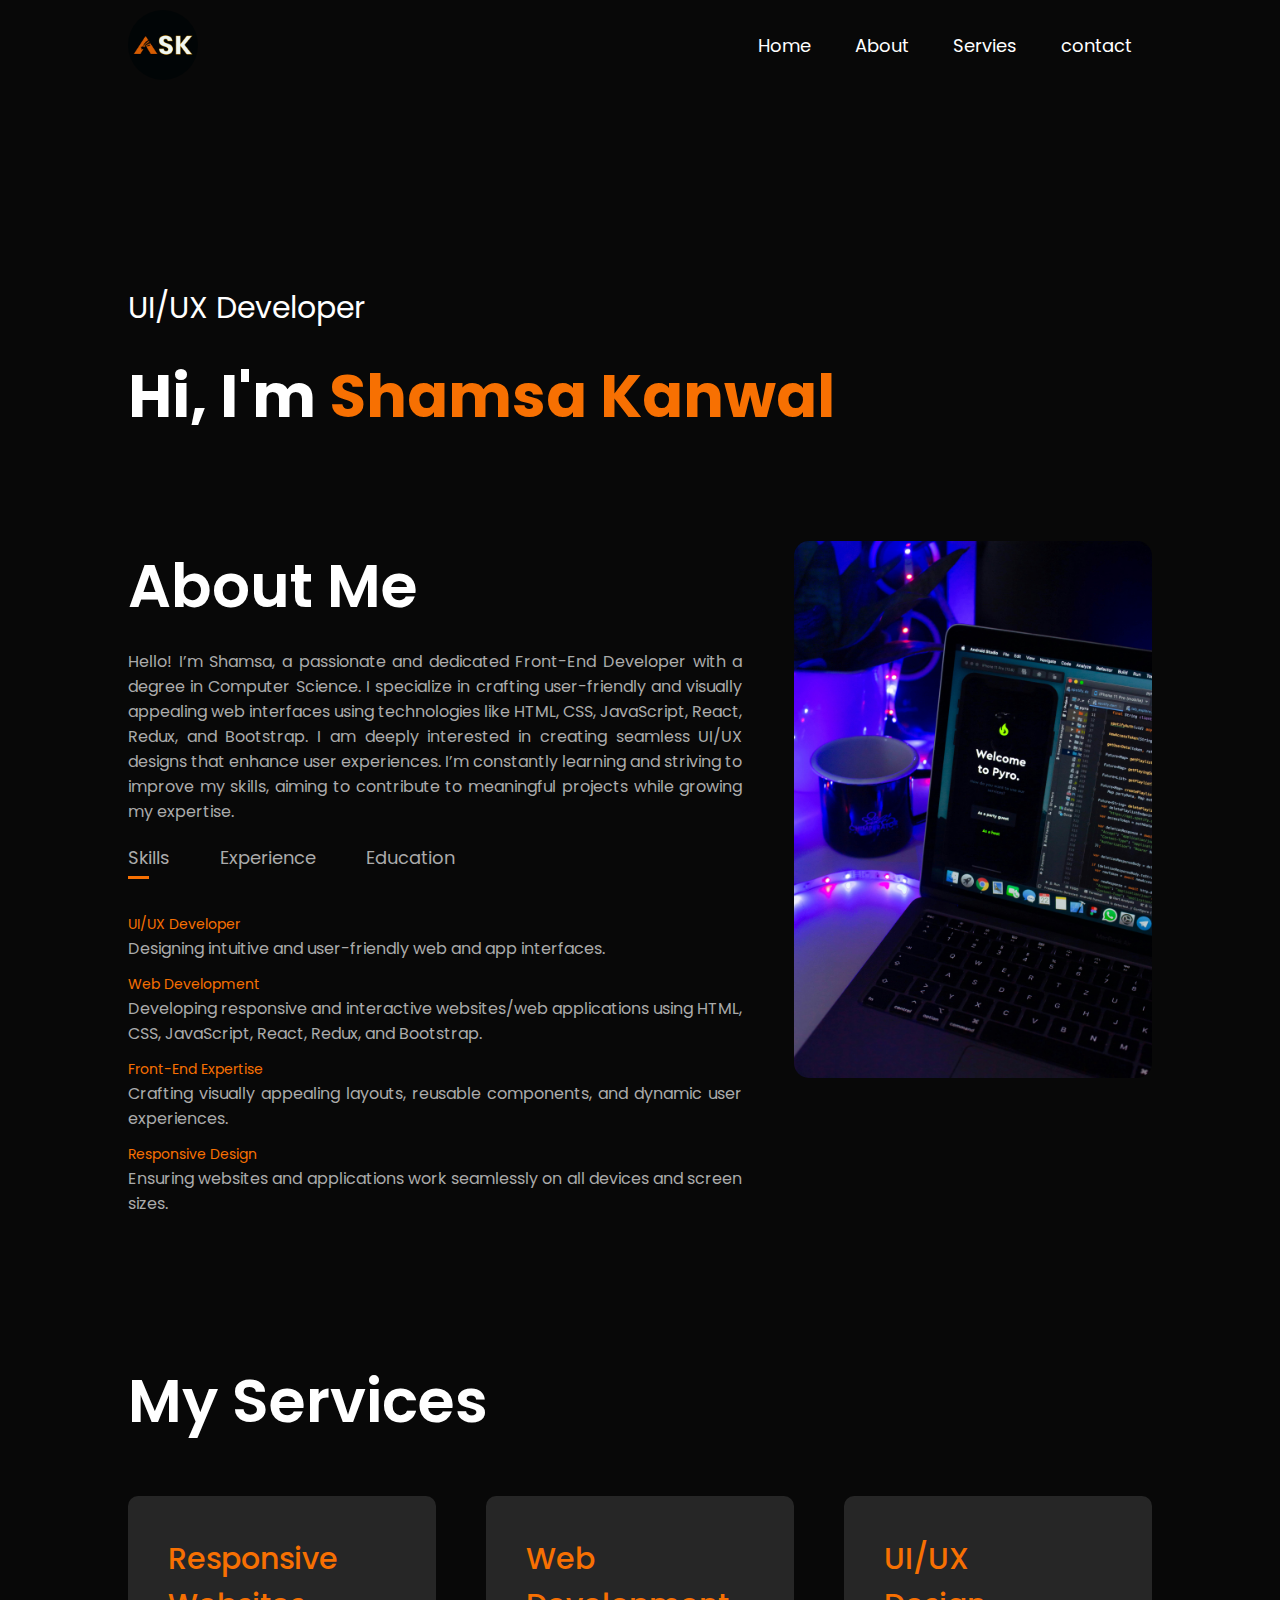
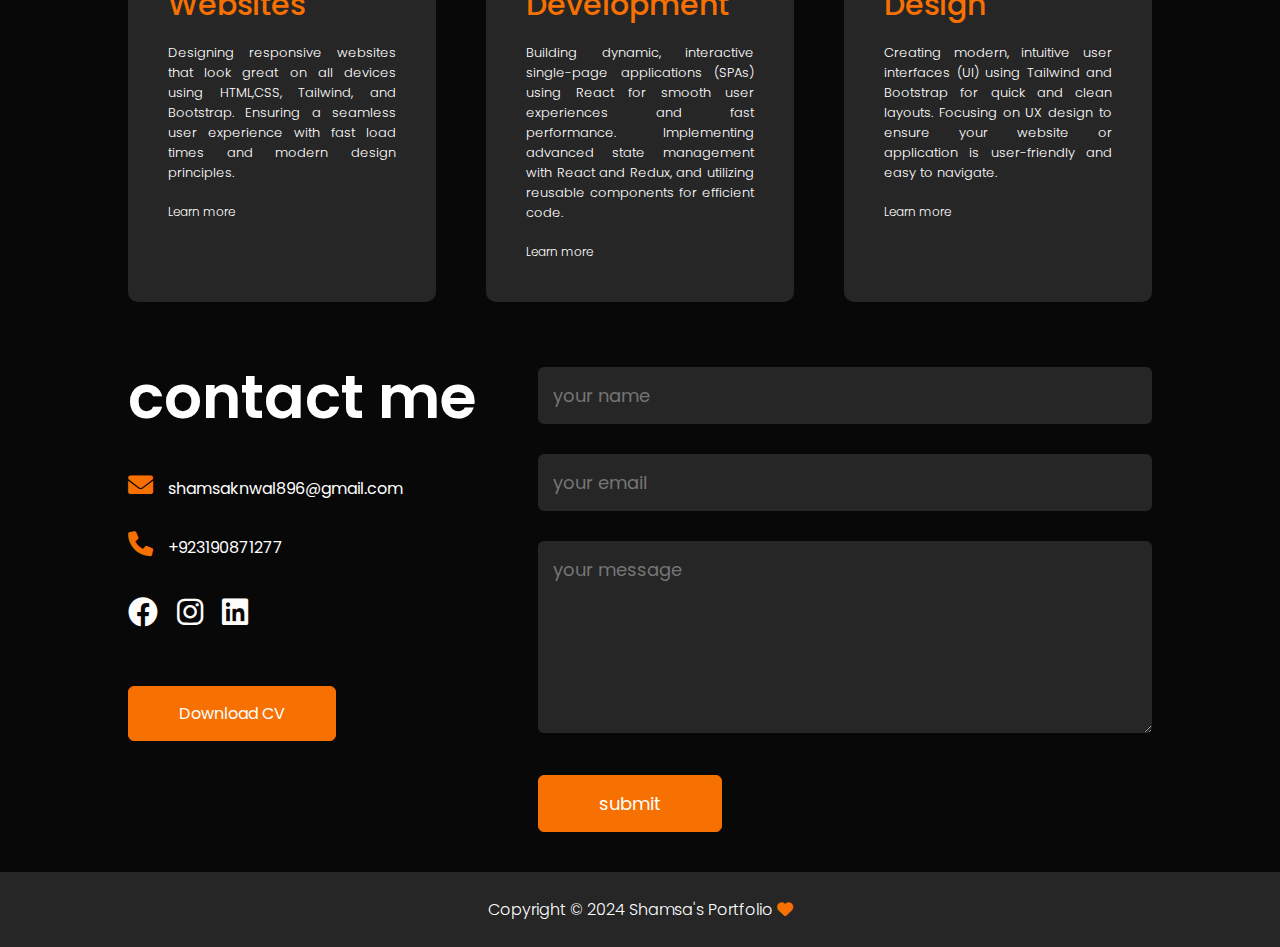
==== index.html @ dca13262 "Add files via upload" ====
<!DOCTYPE html>
<html lang="en">
  <head>
    <meta charset="UTF-8" />
    <link rel="stylesheet" href="newportfolio.css" />
    <meta name="viewport" content="width=device-width, initial-scale=1.0" />
    <link
      rel="stylesheet"
      href="https://cdnjs.cloudflare.com/ajax/libs/font-awesome/6.0.0-beta3/css/all.min.css"
    />
    <link rel="stylesheet" href="css/newportfolio.css" />
    <title>Portfolio</title>
  </head>

  <body>
    <div class="header">
      <div class="container">
        <nav>
          <img src="images/logo.png" alt="logo" class="logo" />
          <i class="fas fa-bars" onclick="openMenu()"></i>
          <ul id="sideMenu">
            <li><a href="#header">Home</a></li>
            <li><a href="#about">About</a></li>
            <li><a href="#services">Servies</a></li>
            <li><a href="#contact">contact</a></li>
            <i class="fas fa-times" onclick="closeMenu()"></i>
          </ul>
        </nav>
        <div class="header-text">
          <p>UI/UX Developer</p>
          <h1>Hi, I'm <span>Shamsa Kanwal</span></h1>
        </div>
      </div>
    </div>
    <!--- about -->

    <div id="about">
      <div class="container">
        <div class="row">
          <div class="about-col-2">
            <h1 class="sub-title">About Me</h1>
            <p>
              Hello! I’m Shamsa, a passionate and dedicated Front-End Developer
              with a degree in Computer Science. I specialize in crafting
              user-friendly and visually appealing web interfaces using
              technologies like HTML, CSS, JavaScript, React, Redux, and
              Bootstrap. I am deeply interested in creating seamless UI/UX
              designs that enhance user experiences. I’m constantly learning and
              striving to improve my skills, aiming to contribute to meaningful
              projects while growing my expertise.
            </p>
            <div class="tab-title">
              <p class="tab-links active-link" onclick="opentab('skills')">
                Skills
              </p>
              <p class="tab-links" onclick="opentab('experience')">
                Experience
              </p>
              <p class="tab-links" onclick="opentab('education')">Education</p>
            </div>
            <div class="tab-contents active-tab" id="skills">
              <ul>
                <li>
                  <span>UI/UX Developer</span><br />
                  Designing intuitive and user-friendly web and app interfaces.
                </li>
                <li>
                  <span>Web Development</span><br />
                  Developing responsive and interactive websites/web
                  applications using HTML, CSS, JavaScript, React, Redux, and
                  Bootstrap.
                </li>

                <li>
                  <span>Front-End Expertise</span><br />
                  Crafting visually appealing layouts, reusable components, and
                  dynamic user experiences.
                </li>
                <li>
                  <span>Responsive Design</span><br />
                  Ensuring websites and applications work seamlessly on all
                  devices and screen sizes.
                </li>
              </ul>
            </div>
            <div class="tab-contents" id="experience">
              <ul>
                <li>
                  <span>E-commerce Clone</span><br />
                  Built a responsive e-commerce application with React and
                  Redux, featuring product listings and a shopping cart.
                </li>
                <li>
                  <span>News Application</span><br />
                  Developed a dynamic news app in Android Studio with category
                  filtering and modern Material Design.
                </li>
                <li>
                  <span>Personal Portfolio</span><br />
                  Designed and developed an interactive portfolio using HTML,
                  CSS, and JavaScript to showcase skills and projects with a
                  seamless UI/UX.
                </li>
              </ul>
            </div>
            <div class="tab-contents" id="education">
              <ul>
                <li>
                  <span>Bachelor's Degree in Computer Science</span
                  ><br />Graduated from MUST University (2020–2024).
                </li>
                <li>
                  <span>ICS</span><br />FSC from Ghazi Ellahi Bakhsh Government
                  Degree College(2018-2020)
                </li>
              </ul>
            </div>
          </div>
          <div class="about-col-1">
            <img src="images/c1.jpg" alt="logo" class="logo" />
          </div>
        </div>
      </div>
    </div>

    <!---service  --->

    <div id="services">
      <div class="container">
        <h1 class="sub-title">My Services</h1>
        <div class="services-list">
          <div>
            <h2>Responsive Websites</h2>
            <p>
              Designing responsive websites that look great on all devices using
              HTML,CSS, Tailwind, and Bootstrap. Ensuring a seamless user
              experience with fast load times and modern design principles.
            </p>
            <a href="#">Learn more</a>
          </div>
          <div>
            <h2>Web Development</h2>
            <p>
              Building dynamic, interactive single-page applications (SPAs)
              using React for smooth user experiences and fast performance.
              Implementing advanced state management with React and Redux, and
              utilizing reusable components for efficient code.
            </p>
            <a href="#">Learn more</a>
          </div>
          <div>
            <h2>
              UI/UX <br />
              Design
            </h2>
            <p>
              Creating modern, intuitive user interfaces (UI) using Tailwind and
              Bootstrap for quick and clean layouts. Focusing on UX design to
              ensure your website or application is user-friendly and easy to
              navigate.
            </p>
            <a href="#">Learn more</a>
          </div>
        </div>
      </div>
    </div>

    <!--contact-->
    <div id="contact">
      <div class="container">
        <div class="row">
          <div class="contact-left">
            <h1 class="sub-title">contact me</h1>
            <p><i class="fa-solid fa-envelope"></i>shamsaknwal896@gmail.com</p>
            <p><i class="fa-solid fa-phone"></i>+923190871277</p>
            <div class="social-icon">
              <a href=""><i class="fa-brands fa-facebook"></i></a>
              <a href=""><i class="fa-brands fa-instagram"></i></a>
              <a href=""><i class="fa-brands fa-linkedin"></i></a>
            </div>
            <a href="images/skcv.pdf" download="My_CV.pdf" class="btn btn2"
              >Download CV</a
            >
          </div>
          <div class="contact-right">
            <form name="submit-to-google-sheet" class="contact-right">
              <input type="text" name="Name" placeholder="your name" required />
              <input
                type="email"
                name="Email"
                placeholder="your email"
                required
              />
              <textarea
                name="Message"
                placeholder="your message"
                rows="6"
              ></textarea>
              <button type="submit" class="btn btn2">submit</button>
            </form>
            <span id="msg"></span>
          </div>
        </div>
      </div>

      <div class="copy-right">
        <p>
          Copyright © 2024 Shamsa's Portfolio <i class="fa-solid fa-heart"></i>
        </p>
      </div>
    </div>
    <script src="js/script.js"></script>
  </body>
</html>
---- css/newportfolio.css ----
@import url('https://fonts.googleapis.com/css2?family=Poppins:wght@300;400;600&family=Roboto:wght@300;400;500&display=swap');

*{
    margin: 0;
    padding: 0;
    font-family: 'Poppins', sans-serif;
    box-sizing: border-box;
}
html{
    scroll-behavior: smooth;
}
body{
background-color: #080808;
color: #fff;
}
.container{
    padding: 10px 10%;
}
nav{
    display: flex;
    align-items: center;
    justify-content: space-between; 
    flex-wrap: wrap;
}
.logo{
   width: 70px;
   border-radius: 50%;
}
nav ul li{
    display: inline-block;
    justify-content: center;
    align-items: center;

    list-style: none;
    margin: 10px 20px;
}
nav ul li a{
color: #fff;
text-decoration: none;
font-size: 18px;
position: relative;
}
nav ul li a::after{
    content: '';
    background-color: #f77002;
    position: absolute;
    left: 0;

    width:0%;
    height: 3px;
    bottom: -6px;
    transition: 0.5;
}
nav ul li a:hover::after{
width: 100%;
}
.header-text{
    margin-top: 20%;
    font-size: 30px;
}
.header-text h1{
    margin-top: 20px;
    font-size: 60px;
}
.header-text h1 span{
  color:#f77002;

}

#about{
    padding: 80px 0;
    color: #ababab;
}
.row{
     display: flex;
     justify-content: space-between;
     flex-wrap: wrap;
}
.about-col-1{
    flex-basis: 35%;
}
.about-col-1 img{
    width: 100%;
    border-radius: 15px;
}
.about-col-2{
    flex-basis: 60%;
    text-align: justify;
}
.sub-title{
    margin-bottom: 18px;
font-size: 60px;

font-weight: 600;
color: #fff;
}
.tab-title{
    display: flex;
    margin: 20px 0 40px;
}
.tab-links{
    margin-right: 50px;
    font-size:18px;
    cursor: pointer;
    position: relative;

}
.tab-links::after{
    content: '';
    width: 0;
    content: '';
    background-color:#f77002;
    position: absolute;
    left: 0;
   
    width:0%;
    height: 3px;
    bottom: -8px;
    transition: 0.5;

}
.tab-links.active-link::after{
    width:50%;
}
.tab-contents ul li{
    list-style: none;
    margin: 10px 0 ;
}
.tab-contents ul li span{
    color:#f77002;
    font-size: 14px;
}
.tab-contents{
    display: none;
}
.tab-contents.active-tab{
    display: block;
}

/*services*/
#services{
    padding: 30px 0;
}
.services-list{
  display: grid;  
  grid-template-columns: repeat(auto-fit, minmax(250px, 1fr));
  grid-gap:50px;
  margin-top: 50px;
}
.services-list div{
    background: #262626;
    padding: 40px;
    font-size: 13px;
    font-weight: 300;
    border-radius: 10px;
    text-align: justify;
    transition: 0.5s, transform 0.5s;
}
.services-list div i{
font-size: 50px;
margin-bottom: 30px;
}
.services-list div h2{
    font-size: 30px;
    font-weight: 500;  
    margin-bottom: 15px;
    color: #f77002;
}
.services-list div a{
    text-decoration: none;
    color: #fff;
    font-size: 12px;
    margin-top: 20px;
    display: inline-block;
    
}
.services-list div:hover{
   
    color: #ffffff;
    background-color: #d65d02;
    transform: translate(-10px) ;

}


.layer {
    width: 100%;
    height: 0;
    background: rgba(0, 0, 0, 0.7); 
    border-radius: 10px;
    position: absolute;
    top: 0;
    left: 0;
    display: flex;
    justify-content: center;
    align-items: center;
    flex-direction: column;
    color: white;
    text-align: center;
    font-size: 14px;
    overflow: hidden;
    transition: height 0.5s ease;
    padding: 20px;
    opacity: 0; 
}


.work:hover .layer {
    height: 100%;
    opacity: 1; 
}
.work .layer h3{
    color: #f77002;
}

.layer h3 {
    margin-bottom: 10px;
    font-size: 18px;

}

.layer p {
    font-size: 14px;
    margin-bottom: 20px;
}

.layer a {
    text-decoration: none;
    font-size: 16px;
    color: white;
    background-color: #f77002;
    padding: 10px 20px;
    border-radius: 5px;
    transition: background-color 0.3s ease;
}

.layer a:hover {
    background-color:#f77002;
}

.work:hover img {
    transform: scale(1.1);
}

.btn{
    display: block;
    margin: 50px auto;
    width:  fit-content;
    border:1px solid #f77002;
    padding: 14px 50px;
    border-radius: 6px;
    text-decoration: none;
    color: white;
    transform: 0.5s;
}
.btn:hover{
    background:#f77002;
}
.contact-left{
   flex-basis: 35%;
}
.contact-right{
    flex-basis: 60%;
 }
 .contact-left p{
    margin-top: 30px;
 }
 .contact-left p i{
    color: #f77002;
    margin-right: 15px;
    font-size: 25px;
 }
 .social-icon{
margin-top: 30px;
 }
 .social-icon a{
   text-decoration: none;
   font-size: 30px;
   margin-right: 15px;
   color: #fffcfc;
   display: inline-block;
   transition: transform 0.5s;
     }
     .social-icon a:hover{
        color: #f77002;
        transform: translate(-5px);
     }
     .btn2{
        display: inline-block;
        background-color: #f77002;
     }

     /*contact*/
     .contact-right form{
        width: 100%;


     }
     form input, form textarea{
        width: 100%;
        border: 0;
        outline: none;
        background: #262626;
        padding: 15px;
        margin: 15px 0;
        color: #fff;
        font-size: 18px;
        border-radius: 6px;
     }
     form .btn2{

        padding: 14px 60px;
        font-size: 18px;
        margin-top: 20px;
        cursor: pointer;

     }
     .copy-right{
        width: 100%;
        text-align: center;
        padding: 25px 0;
        background: #262626;
font-weight: 300;
margin-top: 20px;
     }
     .copy-right i{
        color: #f77002;
     }
     nav .fas{
        display: none;
  
     }
     @media only screen and (max-width:600px){
        nav .fa-bars{
            display: block;
            font-size: 25px;
        margin-right: 59%;
    
        }
        nav .fas{
            display: block;
            font-size: 25px;
      
    
        }
        
        nav{
            margin-left: -200px;

        }
        nav ul{
         background:#f77002;
            width: 150px;
           height: 100vh;
           top:0;
            position: fixed;
            padding-top: 50px;
            transition: left 0.5s ease;
        }
        nav ul li{
            display: block;
            margin: 25px;
            
        }
                          
        nav ul .fa-times{
            position: absolute;
            top: 25px;
            left: 25px;
          
            cursor: pointer;
            color: #fff;
        }
        .sub-title{
            font-size: 40px;
        }
        .about-col-1, .about-col-2{
            flex-basis: 100%;
        }
        .about-col-1{
            margin-bottom: 30px;
        }
        .tab-links{
            font-size: 16px;
            margin-right: 20px;
        }
        .contact-left, .contact-right{
            flex-basis: 100%;
        }
     }
     #msg{
       display: block;
        margin-top: -40px;
        color: #ababab;
     }
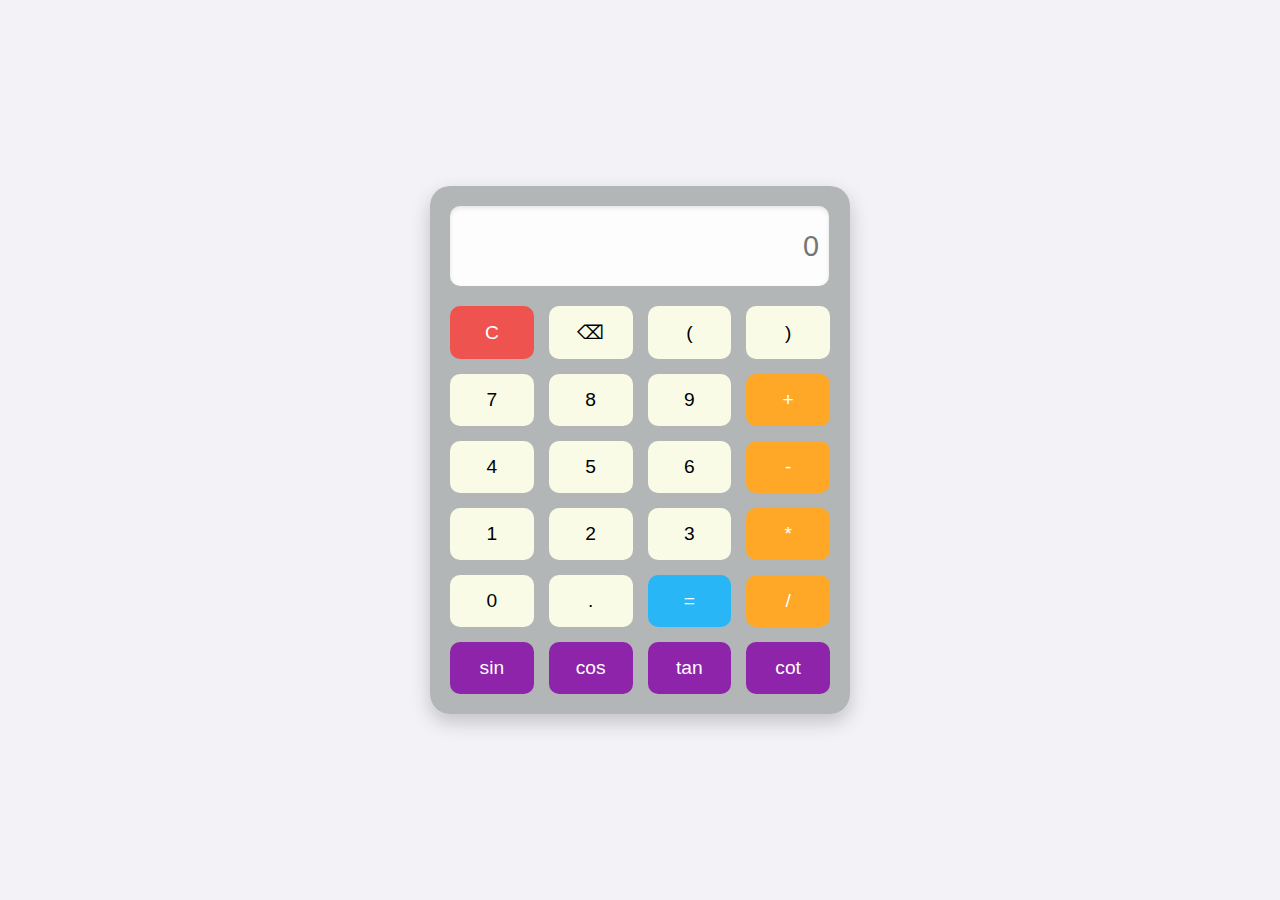
==== commit 728133e4: "Add files via upload" ====
--- a/index.html
+++ b/index.html
@@ -2,213 +2,54 @@
 <html lang="en">
   <head>
     <meta charset="UTF-8" />
-    <link rel="stylesheet" href="newportfolio.css" />
     <meta name="viewport" content="width=device-width, initial-scale=1.0" />
-    <link
-      rel="stylesheet"
-      href="https://cdnjs.cloudflare.com/ajax/libs/font-awesome/6.0.0-beta3/css/all.min.css"
-    />
-    <link rel="stylesheet" href="css/newportfolio.css" />
-    <title>Portfolio</title>
+    <title>Scientific Calculator</title>
+    <link rel="stylesheet" href="css/style.css" />
   </head>
+  <body>
+    <div class="calculator">
+      <div class="display">
+        <input type="text" id="result" placeholder="0" disabled />
+      </div>
 
-  <body>
-    <div class="header">
-      <div class="container">
-        <nav>
-          <img src="images/logo.png" alt="logo" class="logo" />
-          <i class="fas fa-bars" onclick="openMenu()"></i>
-          <ul id="sideMenu">
-            <li><a href="#header">Home</a></li>
-            <li><a href="#about">About</a></li>
-            <li><a href="#services">Servies</a></li>
-            <li><a href="#contact">contact</a></li>
-            <i class="fas fa-times" onclick="closeMenu()"></i>
-          </ul>
-        </nav>
-        <div class="header-text">
-          <p>UI/UX Developer</p>
-          <h1>Hi, I'm <span>Shamsa Kanwal</span></h1>
-        </div>
-      </div>
-    </div>
-    <!--- about -->
+      <div class="buttons">
+        <!-- Clear and Delete -->
+        <button class="btn clear" onclick="clearScreen()">C</button>
+        <button class="btn" onclick="deleteChar()">⌫</button>
 
-    <div id="about">
-      <div class="container">
-        <div class="row">
-          <div class="about-col-2">
-            <h1 class="sub-title">About Me</h1>
-            <p>
-              Hello! I’m Shamsa, a passionate and dedicated Front-End Developer
-              with a degree in Computer Science. I specialize in crafting
-              user-friendly and visually appealing web interfaces using
-              technologies like HTML, CSS, JavaScript, React, Redux, and
-              Bootstrap. I am deeply interested in creating seamless UI/UX
-              designs that enhance user experiences. I’m constantly learning and
-              striving to improve my skills, aiming to contribute to meaningful
-              projects while growing my expertise.
-            </p>
-            <div class="tab-title">
-              <p class="tab-links active-link" onclick="opentab('skills')">
-                Skills
-              </p>
-              <p class="tab-links" onclick="opentab('experience')">
-                Experience
-              </p>
-              <p class="tab-links" onclick="opentab('education')">Education</p>
-            </div>
-            <div class="tab-contents active-tab" id="skills">
-              <ul>
-                <li>
-                  <span>UI/UX Developer</span><br />
-                  Designing intuitive and user-friendly web and app interfaces.
-                </li>
-                <li>
-                  <span>Web Development</span><br />
-                  Developing responsive and interactive websites/web
-                  applications using HTML, CSS, JavaScript, React, Redux, and
-                  Bootstrap.
-                </li>
+        <!-- Parentheses -->
+        <button class="btn" onclick="appendChar('(')">(</button>
+        <button class="btn" onclick="appendChar(')')">)</button>
 
-                <li>
-                  <span>Front-End Expertise</span><br />
-                  Crafting visually appealing layouts, reusable components, and
-                  dynamic user experiences.
-                </li>
-                <li>
-                  <span>Responsive Design</span><br />
-                  Ensuring websites and applications work seamlessly on all
-                  devices and screen sizes.
-                </li>
-              </ul>
-            </div>
-            <div class="tab-contents" id="experience">
-              <ul>
-                <li>
-                  <span>E-commerce Clone</span><br />
-                  Built a responsive e-commerce application with React and
-                  Redux, featuring product listings and a shopping cart.
-                </li>
-                <li>
-                  <span>News Application</span><br />
-                  Developed a dynamic news app in Android Studio with category
-                  filtering and modern Material Design.
-                </li>
-                <li>
-                  <span>Personal Portfolio</span><br />
-                  Designed and developed an interactive portfolio using HTML,
-                  CSS, and JavaScript to showcase skills and projects with a
-                  seamless UI/UX.
-                </li>
-              </ul>
-            </div>
-            <div class="tab-contents" id="education">
-              <ul>
-                <li>
-                  <span>Bachelor's Degree in Computer Science</span
-                  ><br />Graduated from MUST University (2020–2024).
-                </li>
-                <li>
-                  <span>ICS</span><br />FSC from Ghazi Ellahi Bakhsh Government
-                  Degree College(2018-2020)
-                </li>
-              </ul>
-            </div>
-          </div>
-          <div class="about-col-1">
-            <img src="images/c1.jpg" alt="logo" class="logo" />
-          </div>
-        </div>
+   
+        <button class="btn" onclick="appendChar('7')">7</button>
+        <button class="btn" onclick="appendChar('8')">8</button>
+        <button class="btn" onclick="appendChar('9')">9</button>
+        <button class="btn operator" onclick="appendChar('+')">+</button>
+
+        <button class="btn" onclick="appendChar('4')">4</button>
+        <button class="btn" onclick="appendChar('5')">5</button>
+        <button class="btn" onclick="appendChar('6')">6</button>
+        <button class="btn operator" onclick="appendChar('-')">-</button>
+
+        <button class="btn" onclick="appendChar('1')">1</button>
+        <button class="btn" onclick="appendChar('2')">2</button>
+        <button class="btn" onclick="appendChar('3')">3</button>
+        <button class="btn operator" onclick="appendChar('*')">*</button>
+
+        <button class="btn" onclick="appendChar('0')">0</button>
+        <button class="btn" onclick="appendChar('.')">.</button>
+        <button class="btn equal" onclick="calculate()">=</button>
+        <button class="btn operator" onclick="appendChar('/')">/</button>
+
+  
+        <button class="btn function" onclick="sinFunction()">sin</button>
+        <button class="btn function" onclick="cosFunction()">cos</button>
+        <button class="btn function" onclick="tanFunction()">tan</button>
+        <button class="btn function" onclick="cotFunction()">cot</button>
       </div>
     </div>
 
-    <!---service  --->
-
-    <div id="services">
-      <div class="container">
-        <h1 class="sub-title">My Services</h1>
-        <div class="services-list">
-          <div>
-            <h2>Responsive Websites</h2>
-            <p>
-              Designing responsive websites that look great on all devices using
-              HTML,CSS, Tailwind, and Bootstrap. Ensuring a seamless user
-              experience with fast load times and modern design principles.
-            </p>
-            <a href="#">Learn more</a>
-          </div>
-          <div>
-            <h2>Web Development</h2>
-            <p>
-              Building dynamic, interactive single-page applications (SPAs)
-              using React for smooth user experiences and fast performance.
-              Implementing advanced state management with React and Redux, and
-              utilizing reusable components for efficient code.
-            </p>
-            <a href="#">Learn more</a>
-          </div>
-          <div>
-            <h2>
-              UI/UX <br />
-              Design
-            </h2>
-            <p>
-              Creating modern, intuitive user interfaces (UI) using Tailwind and
-              Bootstrap for quick and clean layouts. Focusing on UX design to
-              ensure your website or application is user-friendly and easy to
-              navigate.
-            </p>
-            <a href="#">Learn more</a>
-          </div>
-        </div>
-      </div>
-    </div>
-
-    <!--contact-->
-    <div id="contact">
-      <div class="container">
-        <div class="row">
-          <div class="contact-left">
-            <h1 class="sub-title">contact me</h1>
-            <p><i class="fa-solid fa-envelope"></i>shamsaknwal896@gmail.com</p>
-            <p><i class="fa-solid fa-phone"></i>+923190871277</p>
-            <div class="social-icon">
-              <a href=""><i class="fa-brands fa-facebook"></i></a>
-              <a href=""><i class="fa-brands fa-instagram"></i></a>
-              <a href=""><i class="fa-brands fa-linkedin"></i></a>
-            </div>
-            <a href="images/skcv.pdf" download="My_CV.pdf" class="btn btn2"
-              >Download CV</a
-            >
-          </div>
-          <div class="contact-right">
-            <form name="submit-to-google-sheet" class="contact-right">
-              <input type="text" name="Name" placeholder="your name" required />
-              <input
-                type="email"
-                name="Email"
-                placeholder="your email"
-                required
-              />
-              <textarea
-                name="Message"
-                placeholder="your message"
-                rows="6"
-              ></textarea>
-              <button type="submit" class="btn btn2">submit</button>
-            </form>
-            <span id="msg"></span>
-          </div>
-        </div>
-      </div>
-
-      <div class="copy-right">
-        <p>
-          Copyright © 2024 Shamsa's Portfolio <i class="fa-solid fa-heart"></i>
-        </p>
-      </div>
-    </div>
     <script src="js/script.js"></script>
   </body>
 </html>
--- a/css/style.css
+++ b/css/style.css
@@ -0,0 +1,101 @@
+
+body {
+  font-family: 'Arial', sans-serif;
+  background-color: #f2f2f7;
+  color:#E0F7FA;
+  display: flex;
+  justify-content: center;
+  align-items: center;
+  height: 100vh;
+  margin: 0;
+}
+
+
+.calculator {
+  background: linear-gradient(to bottom, #b3b6b7, #b3b6b7); /* Gradient background for calculator */
+  border-radius: 20px;
+  box-shadow: 0 8px 20px rgba(0, 0, 0, 0.2);
+  width: 380px;
+  padding: 20px;
+  color: white;
+}
+
+/* Display Section */
+.display {
+  margin-right: 10px;
+  margin-bottom: 20px;
+}
+
+#result {
+  width: 97%;
+  height: 60px;
+  font-size: 1.8rem;
+  text-align: right;
+  padding: 10px;
+  border: none;
+  margin-right: 40px;
+  border-radius: 10px;
+  background-color: #fdfdfd ;
+  color: #000000;
+  box-shadow: inset 0 2px 4px rgba(0, 0, 0, 0.1);
+}
+
+/* Button Section */
+.buttons {
+  display: grid;
+  grid-template-columns: repeat(4, 1fr);
+  gap: 15px;
+}
+
+.btn {
+  background: #f9fbe7;
+  border: none;
+  padding: 15px;
+  border-radius: 10px;
+  font-size: 1.2rem;
+  color: #000;
+  cursor: pointer;
+  transition: transform 0.2s, background-color 0.3s;
+}
+
+.btn:hover {
+  background: #c5e1a5;
+  transform: scale(1.05);
+}
+
+/* Operator and Special Buttons */
+.operator {
+  background-color: #ffa726;
+  color: #fff;
+}
+
+.operator:hover {
+  background-color: #fb8c00;
+}
+
+.equal {
+  background-color: #29b6f6;
+  color: white;
+}
+
+.equal:hover {
+  background-color: #0288d1;
+}
+
+.clear {
+  background-color: #ef5350;
+  color: white;
+}
+
+.clear:hover {
+  background-color: #d32f2f;
+}
+
+.function {
+  background-color: #8e24aa;
+  color: white;
+}
+
+.function:hover {
+  background-color: #6a1b9a;
+}
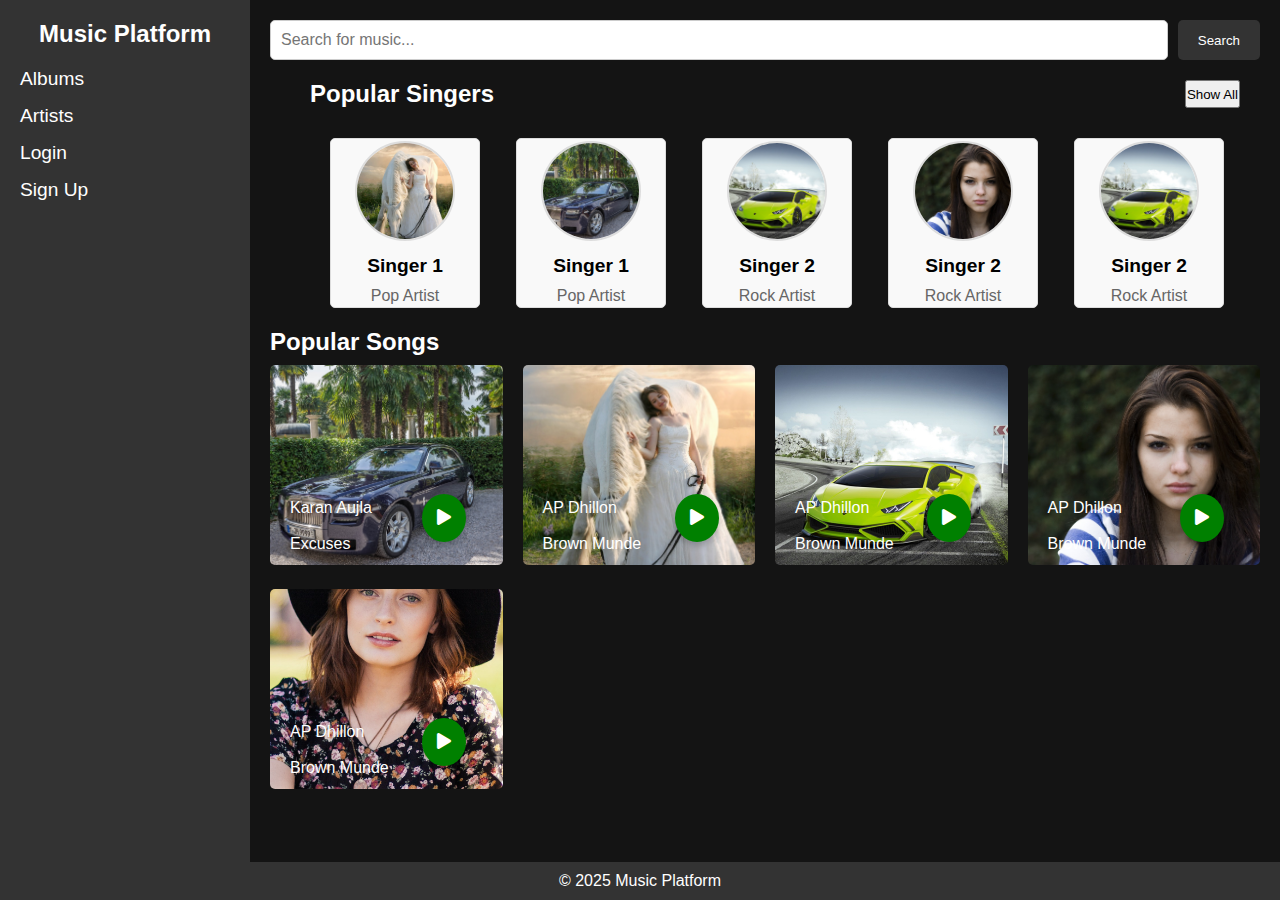
==== commit b2ea1b5e: "Add files via upload" ====
--- a/index.html
+++ b/index.html
@@ -3,53 +3,250 @@
   <head>
     <meta charset="UTF-8" />
     <meta name="viewport" content="width=device-width, initial-scale=1.0" />
-    <title>Scientific Calculator</title>
+    <link
+      href="https://cdnjs.cloudflare.com/ajax/libs/font-awesome/5.15.4/css/all.min.css"
+      rel="stylesheet"
+    />
+
+    <title>Music Platform</title>
     <link rel="stylesheet" href="css/style.css" />
   </head>
   <body>
-    <div class="calculator">
-      <div class="display">
-        <input type="text" id="result" placeholder="0" disabled />
-      </div>
-
-      <div class="buttons">
-        <!-- Clear and Delete -->
-        <button class="btn clear" onclick="clearScreen()">C</button>
-        <button class="btn" onclick="deleteChar()">⌫</button>
-
-        <!-- Parentheses -->
-        <button class="btn" onclick="appendChar('(')">(</button>
-        <button class="btn" onclick="appendChar(')')">)</button>
-
    
-        <button class="btn" onclick="appendChar('7')">7</button>
-        <button class="btn" onclick="appendChar('8')">8</button>
-        <button class="btn" onclick="appendChar('9')">9</button>
-        <button class="btn operator" onclick="appendChar('+')">+</button>
-
-        <button class="btn" onclick="appendChar('4')">4</button>
-        <button class="btn" onclick="appendChar('5')">5</button>
-        <button class="btn" onclick="appendChar('6')">6</button>
-        <button class="btn operator" onclick="appendChar('-')">-</button>
-
-        <button class="btn" onclick="appendChar('1')">1</button>
-        <button class="btn" onclick="appendChar('2')">2</button>
-        <button class="btn" onclick="appendChar('3')">3</button>
-        <button class="btn operator" onclick="appendChar('*')">*</button>
-
-        <button class="btn" onclick="appendChar('0')">0</button>
-        <button class="btn" onclick="appendChar('.')">.</button>
-        <button class="btn equal" onclick="calculate()">=</button>
-        <button class="btn operator" onclick="appendChar('/')">/</button>
-
-  
-        <button class="btn function" onclick="sinFunction()">sin</button>
-        <button class="btn function" onclick="cosFunction()">cos</button>
-        <button class="btn function" onclick="tanFunction()">tan</button>
-        <button class="btn function" onclick="cotFunction()">cot</button>
+    <div class="container">
+      <!-- Sidebar -->
+      <aside class="sidebar">
+        <h2>Music Platform</h2>
+        <ul>
+          <li><a href="#popular-songs">Albums</a></li>
+          <li><a href="artist.html">Artists</a></li>
+          <li><a href="login.html">Login</a></li>
+          <li><a href="signup.html">Sign Up</a></li>
+        </ul>
+      </aside>
+
+      <!-- Main Content -->
+      <div class="main-content">
+        <!-- Search Bar -->
+        <div class="search-bar">
+          <input
+            type="text"
+            id="searchInput"
+            placeholder="Search for music..."
+          />
+          <button id="searchBtn">Search</button>
+        </div>
+        <section class="singers" id="artist-section">
+          <div class="singer-title">
+            <h2 style="color: white">Popular Singers</h2>
+            <button id="showAllBtn">Show All</button>
+          </div>
+          <div class="singer-grid">
+            <div
+              class="singer-card"
+              data-name="Singer 1"
+              data-image="images/a4.jpg"
+              data-songs='["Song 1", "Song 2", "Song 3"]'
+              data-link="singer-profile.html"
+            >
+              <img src="images/a4.jpg" alt="Singer 1" />
+              <h3>Singer 1</h3>
+              <p>Pop Artist</p>
+            </div>
+            <div
+              class="singer-card"
+              data-name="Singer 1"
+              data-image="images/a6.jpg"
+              data-songs='["Song 1", "Song 2", "Song 3"]'
+              data-link="singer-profile.html"
+            >
+              <img src="images/a6.jpg" alt="Singer 1" />
+              <h3>Singer 1</h3>
+              <p>Pop Artist</p>
+            </div>
+            <div
+              class="singer-card"
+              data-name="Singer 2"
+              data-image="images/a5.jpg"
+              data-songs='["Song A", "Song B", "Song C"]'
+              data-link="singer-profile.html"
+            >
+              <img src="images/a5.jpg" alt="Singer 2" />
+              <h3>Singer 2</h3>
+              <p>Rock Artist</p>
+            </div>
+            <div
+              class="singer-card"
+              data-name="Singer 2"
+              data-image="images/af1.jpg"
+              data-songs='["Song A", "Song B", "Song C"]'
+              data-link="singer-profile.html"
+            >
+              <img src="images/f1.jpg" alt="Singer 2" />
+              <h3>Singer 2</h3>
+              <p>Rock Artist</p>
+            </div>
+            <div
+              class="singer-card"
+              data-name="Singer 2"
+              data-image="images/a5.jpg"
+              data-songs='["Song A", "Song B", "Song C"]'
+              data-link="singer-profile.html"
+            >
+              <img src="images/a5.jpg" alt="Singer 2" />
+              <h3>Singer 2</h3>
+              <p>Rock Artist</p>
+            </div>
+            <div
+              class="singer-card"
+              data-name="Singer 2"
+              data-image="images/a5.jpg"
+              data-songs='["Song A", "Song B", "Song C"]'
+              data-link="singer-profile.html"
+            >
+              <img src="images/a4.jpg" alt="Singer 2" />
+              <h3>Singer 2</h3>
+              <p>Rock Artist</p>
+            </div>
+            <div
+              class="singer-card"
+              data-name="Singer 2"
+              data-image="images/a5.jpg"
+              data-songs='["Song A", "Song B", "Song C"]'
+              data-link="singer-profile.html"
+            >
+              <img src="images/a5.jpg" alt="Singer 2" />
+              <h3>Singer 2</h3>
+              <p>Rock Artist</p>
+            </div>
+
+            <!-- Add more cards as needed with different links -->
+          </div>
+        </section>
+
+        <div class="singer-profile" style="display: none">
+          <img id="singerImage" src="" alt="Singer" />
+          <h2 id="singerName"></h2>
+          <h3>Songs:</h3>
+          <ul id="singerSongs"></ul>
+          <audio id="audioPlayer" controls></audio>
+        </div>
+
+        <section class="popular-songs" id="popular-songs">
+          <h2>Popular Songs</h2>
+          <div class="song-list">
+            <div class="song-item">
+              <div class="image-container">
+                <img src="images/a6.jpg" alt="Song 1" />
+                <div class="info">
+                  <p>Karan Aujla</p>
+                  <br />
+                  <p>Excuses</p>
+                </div>
+                <a
+                  href="javascript:void(0);"
+                  class="play-icon"
+                  data-audio="audio/sadqay.mp3"
+                >
+                  <i class="fa fa-play"></i>
+                </a>
+              </div>
+            </div>
+            <div class="song-item">
+              <div class="image-container">
+                <img src="images/a4.jpg" alt="Song 2" />
+                <div class="info">
+                  <p>AP Dhillon</p>
+                  <br />
+                  <p>Brown Munde</p>
+                </div>
+                <a
+                  href="javascript:void(0);"
+                  class="play-icon"
+                  data-audio="audio/duha.mp3"
+                >
+                  <i class="fa fa-play"></i>
+                </a>
+              </div>
+            </div>
+            <div class="song-item">
+              <div class="image-container">
+                <img src="images/a5.jpg" alt="Song 2" />
+                <div class="info">
+                  <p>AP Dhillon</p>
+                  <br />
+                  <p>Brown Munde</p>
+                </div>
+                <a
+                  href="javascript:void(0);"
+                  class="play-icon"
+                  data-audio="audio/duha.mp3"
+                >
+                  <i class="fa fa-play"></i>
+                </a>
+              </div>
+            </div>
+            <div class="song-item">
+              <div class="image-container">
+                <img src="images/f1.jpg" alt="Song 2" />
+                <div class="info">
+                  <p>AP Dhillon</p>
+                  <br />
+                  <p>Brown Munde</p>
+                </div>
+                <a
+                  href="javascript:void(0);"
+                  class="play-icon"
+                  data-audio="audio/duha.mp3"
+                >
+                  <i class="fa fa-play"></i>
+                </a>
+              </div>
+            </div>
+            <div class="song-item">
+              <div class="image-container">
+                <img src="images/f2.jpg" alt="Song 2" />
+                <div class="info">
+                  <p>AP Dhillon</p>
+                  <br />
+                  <p>Brown Munde</p>
+                </div>
+                <a
+                  href="javascript:void(0);"
+                  class="play-icon"
+                  data-audio="audio/duha.mp3"
+                >
+                  <i class="fa fa-play"></i>
+                </a>
+              </div>
+            </div>
+          </div>
+        </section>
       </div>
     </div>
-
-    <script src="js/script.js"></script>
+    <div class="music-player" id="musicPlayer">
+      <img id="playerImage" src="images/a5.jpg" alt="Singer" />
+      <div class="song-details">
+        <h4 id="songTitle">Title</h4>
+        <p id="artistName">Artist</p>
+      </div>
+      <div class="controls">
+        <button id="prevBtn">⏮</button>
+        <button id="playPauseBtn">▶️</button>
+        <button id="nextBtn">⏭</button>
+      </div>
+      <div class="progress-container">
+        <span id="currentTime">0:00</span>
+        <input type="range" id="progressBar" value="0" max="100" />
+        <span id="duration">0:00</span>
+      </div>
+    </div>
+
+    <!-- Footer -->
+    <footer class="footer">
+      <p>© 2025 Music Platform</p>
+    </footer>
+
+    <script src="js/index.js"></script>
   </body>
 </html>
--- a/css/style.css
+++ b/css/style.css
@@ -1,101 +1,339 @@
+/* Reset and General Styles */
+* {
+  margin: 0;
+  padding: 0;
+  box-sizing: border-box;
+}
 
 body {
-  font-family: 'Arial', sans-serif;
-  background-color: #f2f2f7;
-  color:#E0F7FA;
-  display: flex;
-  justify-content: center;
+  font-family: Arial, sans-serif;
+  display: flex;
+  min-height: 100vh;
+  flex-direction: column;
+}
+
+.container {
+  display: flex;
+  background-color: #141414;
+  flex: 1; /* Ensures this area grows to push the footer down */
+
+}
+
+/* Sidebar Styles */
+.sidebar {
+  background-color: #333;
+  color: #fff;
+  width: 250px;
+  padding: 20px;
+  height: 100%; /* Ensure it spans full height of the container */
+  position: fixed; /* Stick it to the side */
+  top: 0;
+  left: 0;
+}
+
+.sidebar h2 {
+  margin-bottom: 20px;
+  font-size: 1.5em;
+  text-align: center;
+}
+
+.sidebar ul {
+  list-style-type: none;
+}
+
+.sidebar ul li {
+  margin: 15px 0;
+}
+
+.sidebar ul li a {
+  color: #fff;
+  text-decoration: none;
+  font-size: 1.2em;
+}
+
+.sidebar ul li a:hover {
+  color: #f0a500;
+}
+
+/* Main Content Styles */
+.main-content {
+  margin-left: 250px; /* Account for the fixed sidebar */
+  padding: 20px;
+  width: calc(100% - 250px); /* Adjust for the sidebar */
+
+}
+
+.search-bar {
+  display: flex;
+  gap: 10px;
+  margin-bottom: 20px;
+}
+
+.search-bar input {
+  flex: 1;
+  padding: 10px;
+  font-size: 1em;
+  border: 1px solid #ccc;
+  border-radius: 5px;
+}
+
+.search-bar button {
+  padding: 10px 20px;
+  background-color: #333;
+  color: #fff;
+  border: none;
+  border-radius: 5px;
+  cursor: pointer;
+}
+
+.search-bar button:hover {
+  background-color: #f0a500;
+}
+
+/* Singers Section */
+.singers {
+margin: 20px;
+  margin-left: 40px;
+}
+.singers .singer-title{
+  display: flex; 
+
+  justify-content: space-between;
+}
+
+
+.singer-grid {
+  display: grid;
+  grid-template-columns: repeat(5, minmax(150px, 1fr));
+  gap: 20px;
+  margin-top: 30px;
+  margin-left: 20px;
+}
+
+.singer-card {
+  width: 150px;
+  position: relative;
+  display: inline;
+  overflow: hidden;
+  text-align: center;
+  background-color: #f9f9f9;
+  padding: 2px;
+  border: 1px solid #ddd;
+  border-radius: 5px;
+}
+
+.singer-card img {
+  width: 100px; /* Set a fixed width */
+  height: 100px; /* Set the same height as width */
+  object-fit: cover; /* Ensure the image scales and crops correctly */
+  border-radius: 50%; /* Make the image circular */
+  border: 2px solid #ddd; /* Optional: Add a border for better appearance */
+}
+
+.singer-card h3 {
+  margin: 10px 0;
+  font-size: 1.2em;
+}
+.singer-card h3:hover{
+  color: #f0a500;
+}
+
+.singer-card p {
+  color: #666;
+}
+/* Popular Songs */
+.popular-songs .song-list {
+  display: grid;
+  grid-template-columns: repeat(4, minmax(150px, 1fr));
+  gap: 20px;
+  margin-bottom: 20px;
+}
+
+.popular-songs h2 {
+  margin-bottom: 9px;
+  color: white;
+}
+
+.song-item {
+  position: relative;
+  display: inline;
+  overflow: hidden;
+}
+
+.image-container img {
+  width: 100%;
+height: 200px;
+  object-fit: cover;
+  border-radius: 5px;
+}
+
+/* Play Icon Styling */
+.image-container {
+  position: relative;
+}
+
+.play-icon {
+  position: absolute;
+  top: 75%;
+  left: 75%;
+  transform: translate(-50%, -50%);
+float: right;
+  color: white;
+  background-color: green;
+  border-radius: 50%;
+  padding: 15px;
+  display: block; /* Hidden by default */
+  text-decoration: none;
+  box-shadow: 0px 4px 6px rgba(0, 0, 0, 0.2);
+}
+.info{
+  position: absolute;
+  top: 62%;
+  left: 12px;
+  display: block;
+  padding: 8px;
+color: white;
+}
+
+/* Show Play Icon on Hover */
+.image-container:hover .play-icon {
+  display: block; /* Display when hovering */
+  background-color: rgb(69, 201, 69);
+}
+
+/* Optional: Additional Hover Effects */
+.image-container:hover img {
+  opacity: 0.8; /* Slightly dim the image */
+}/* Music Player Styles */
+.music-player {
+  position: fixed;
+  bottom: 0;
+  left: 0;
+  width: 100%;
+  background-color: #333;
+  color: #fff;
+  display: none;
   align-items: center;
-  height: 100vh;
+  padding: 10px 20px;
+  box-shadow: 0px -2px 5px rgba(0, 0, 0, 0.5);
+  z-index: 1000;
+}
+
+.music-player img {
+  width: 60px;
+  height: 60px;
+  border-radius: 50%;
+  margin-right: 15px;
+}
+
+.music-player .song-details {
+  flex: 1;
+}
+
+.music-player .song-details h4 {
   margin: 0;
-}
-
-
-.calculator {
-  background: linear-gradient(to bottom, #b3b6b7, #b3b6b7); /* Gradient background for calculator */
-  border-radius: 20px;
-  box-shadow: 0 8px 20px rgba(0, 0, 0, 0.2);
-  width: 380px;
+  font-size: 1.2em;
+}
+
+.music-player .song-details p {
+  margin: 2px 0 0;
+  font-size: 0.9em;
+  color: #ccc;
+}
+
+.music-player .controls {
+  display: flex;
+  gap: 10px;
+  margin-right: 20px;
+}
+
+.music-player .controls button {
+  background-color: #444;
+  color: #fff;
+  border: none;
+  border-radius: 5px;
+  padding: 10px;
+  cursor: pointer;
+  font-size: 1.2em;
+}
+
+.music-player .controls button:hover {
+  background-color: #f0a500;
+}
+
+.music-player .progress-container {
+  display: flex;
+  align-items: center;
+  gap: 10px;
+}
+
+.music-player #progressBar {
+  width: 150px;
+  cursor: pointer;
+}
+
+.music-player span {
+  font-size: 0.8em;
+  color: #ccc;
+}
+
+
+/* Footer Styles */
+.footer {
+  background-color: #333;
+  color: #fff;
+  text-align: center;
+  padding: 10px 20px;
+  width: 100%;
+  margin-top: auto; /* Push the footer to the bottom */
+}
+#content {
+  margin: 50px auto;
+   /* Account for the fixed sidebar */
   padding: 20px;
-  color: white;
-}
-
-/* Display Section */
-.display {
-  margin-right: 10px;
-  margin-bottom: 20px;
-}
-
-#result {
-  width: 97%;
-  height: 60px;
-  font-size: 1.8rem;
-  text-align: right;
-  padding: 10px;
-  border: none;
-  margin-right: 40px;
-  border-radius: 10px;
-  background-color: #fdfdfd ;
-  color: #000000;
-  box-shadow: inset 0 2px 4px rgba(0, 0, 0, 0.1);
-}
-
-/* Button Section */
-.buttons {
-  display: grid;
-  grid-template-columns: repeat(4, 1fr);
-  gap: 15px;
-}
-
-.btn {
-  background: #f9fbe7;
-  border: none;
-  padding: 15px;
-  border-radius: 10px;
-  font-size: 1.2rem;
-  color: #000;
-  cursor: pointer;
-  transition: transform 0.2s, background-color 0.3s;
-}
-
-.btn:hover {
-  background: #c5e1a5;
-  transform: scale(1.05);
-}
-
-/* Operator and Special Buttons */
-.operator {
-  background-color: #ffa726;
-  color: #fff;
-}
-
-.operator:hover {
-  background-color: #fb8c00;
-}
-
-.equal {
-  background-color: #29b6f6;
-  color: white;
-}
-
-.equal:hover {
-  background-color: #0288d1;
-}
-
-.clear {
-  background-color: #ef5350;
-  color: white;
-}
-
-.clear:hover {
-  background-color: #d32f2f;
-}
-
-.function {
-  background-color: #8e24aa;
-  color: white;
-}
-
-.function:hover {
-  background-color: #6a1b9a;
-}
+  width: calc(100% - 250px); /* Adjust for the sidebar */
+  border: 1px solid #ccc; /* Add a light gray border */
+  box-shadow: 0 4px 8px rgba(0, 0, 0, 0.1), /* Shadow on all sides */
+              0 6px 20px rgba(0, 0, 0, 0.1); /* Additional shadow for depth */
+  border-radius: 8px; /* Optional: Add rounded corners */
+}
+
+#content:hover {
+  transform: scale(1.02); /* Slightly enlarge on hover */
+}
+#artist-pro{
+
+  background-color: black
+}
+
+/* CSS for header and navigation */
+header {
+  display: flex;
+  justify-content: center; /* Center the navigation */
+  align-items: center; /* Align items vertically */
+  background-color: #333; /* Black background color */
+  padding: 15px; /* Add padding for spacing */
+}
+
+header nav ul {
+  display: flex; /* Use flex for the list items */
+  list-style: none; /* Remove bullets from the list */
+  margin: 0; /* Reset margin */
+  padding: 0; /* Reset padding */
+}
+
+header nav ul li {
+  margin: 0 10px; /* Space between the navigation items */
+}
+
+header nav ul li a {
+  text-decoration: none; /* Remove underline */
+  color: white; /* White text for the links */
+  font-size: 18px; /* Font size for the links */
+  transition: color 0.3s ease; /* Smooth hover effect */
+}
+
+header nav ul li a.active,
+header nav ul li a:hover {
+  color: #ff5722; /* Highlight color for active or hovered links */
+}
